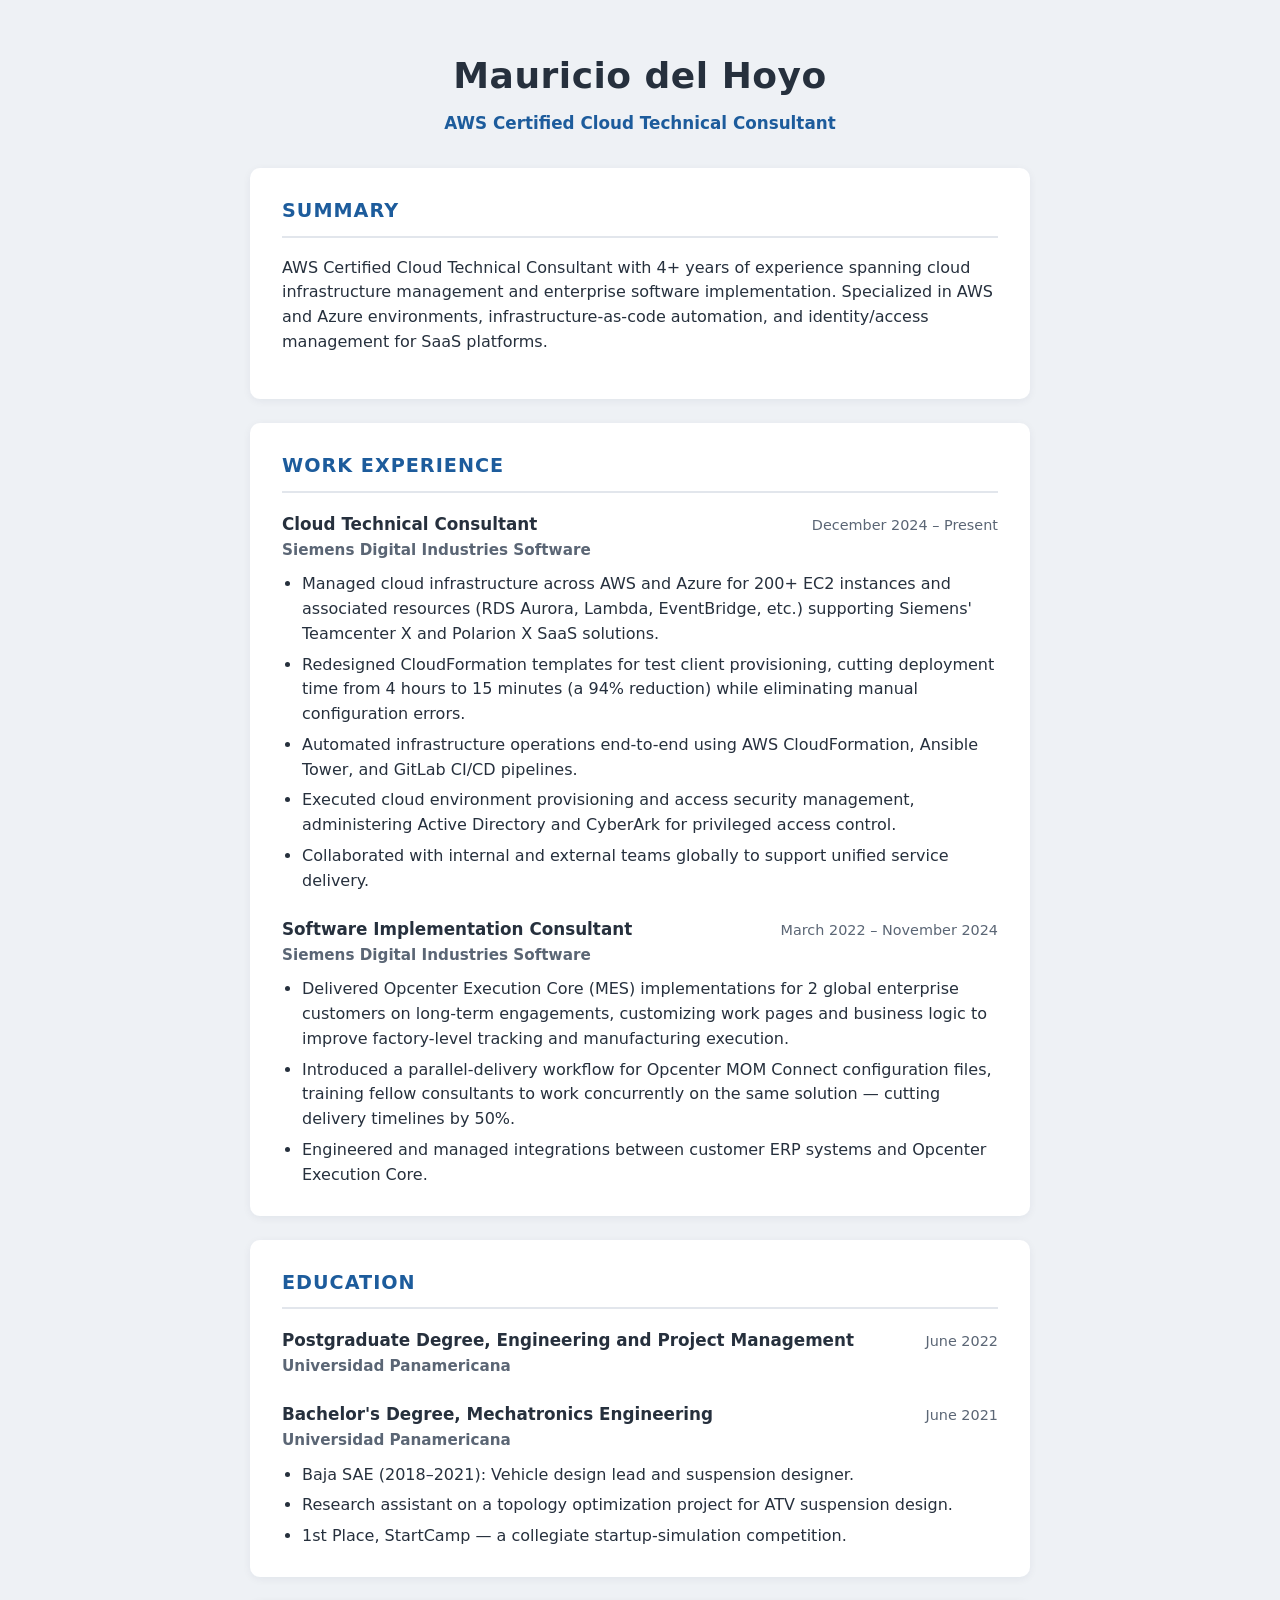
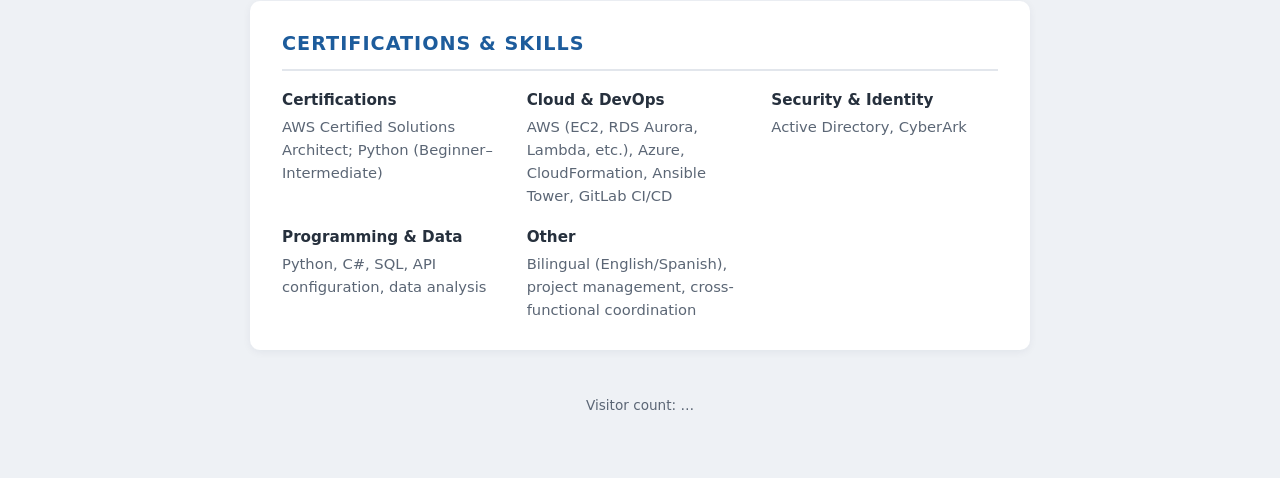
==== src/frontend/index.html @ 154397c2 "Add files via upload" ====
<!DOCTYPE html>
<html lang="en">
<head>
  <meta charset="UTF-8" />
  <meta name="viewport" content="width=device-width, initial-scale=1.0" />
  <title>Resume - Mauricio del Hoyo</title>
  <link rel="stylesheet" type="text/css" href="main.css"/>
</head>
<body>
  <div class="page">

    <header class="header">
      <h1>Mauricio del Hoyo</h1>
      <p class="title">AWS Certified Cloud Technical Consultant</p>
    </header>

    <main>
      <section class="section">
        <h2>Summary</h2>
        <p>AWS Certified Cloud Technical Consultant with 4+ years of experience spanning cloud infrastructure management and enterprise software implementation. Specialized in AWS and Azure environments, infrastructure-as-code automation, and identity/access management for SaaS platforms.</p>
      </section>

      <section class="section">
        <h2>Work Experience</h2>

        <article class="entry">
          <div class="entry-header">
            <div>
              <h3>Cloud Technical Consultant</h3>
              <p class="entry-org">Siemens Digital Industries Software</p>
            </div>
            <p class="entry-date">December 2024 &ndash; Present</p>
          </div>
          <ul>
            <li>Managed cloud infrastructure across AWS and Azure for 200+ EC2 instances and associated resources (RDS Aurora, Lambda, EventBridge, etc.) supporting Siemens' Teamcenter X and Polarion X SaaS solutions.</li>
            <li>Redesigned CloudFormation templates for test client provisioning, cutting deployment time from 4 hours to 15 minutes (a 94% reduction) while eliminating manual configuration errors.</li>
            <li>Automated infrastructure operations end-to-end using AWS CloudFormation, Ansible Tower, and GitLab CI/CD pipelines.</li>
            <li>Executed cloud environment provisioning and access security management, administering Active Directory and CyberArk for privileged access control.</li>
            <li>Collaborated with internal and external teams globally to support unified service delivery.</li>
          </ul>
        </article>

        <article class="entry">
          <div class="entry-header">
            <div>
              <h3>Software Implementation Consultant</h3>
              <p class="entry-org">Siemens Digital Industries Software</p>
            </div>
            <p class="entry-date">March 2022 &ndash; November 2024</p>
          </div>
          <ul>
            <li>Delivered Opcenter Execution Core (MES) implementations for 2 global enterprise customers on long-term engagements, customizing work pages and business logic to improve factory-level tracking and manufacturing execution.</li>
            <li>Introduced a parallel-delivery workflow for Opcenter MOM Connect configuration files, training fellow consultants to work concurrently on the same solution &mdash; cutting delivery timelines by 50%.</li>
            <li>Engineered and managed integrations between customer ERP systems and Opcenter Execution Core.</li>
          </ul>
        </article>
      </section>

      <section class="section">
        <h2>Education</h2>

        <article class="entry">
          <div class="entry-header">
            <div>
              <h3>Postgraduate Degree, Engineering and Project Management</h3>
              <p class="entry-org">Universidad Panamericana</p>
            </div>
            <p class="entry-date">June 2022</p>
          </div>
        </article>

        <article class="entry">
          <div class="entry-header">
            <div>
              <h3>Bachelor's Degree, Mechatronics Engineering</h3>
              <p class="entry-org">Universidad Panamericana</p>
            </div>
            <p class="entry-date">June 2021</p>
          </div>
          <ul>
            <li>Baja SAE (2018&ndash;2021): Vehicle design lead and suspension designer.</li>
            <li>Research assistant on a topology optimization project for ATV suspension design.</li>
            <li>1st Place, StartCamp &mdash; a collegiate startup-simulation competition.</li>
          </ul>
        </article>
      </section>

      <section class="section">
        <h2>Certifications &amp; Skills</h2>

        <div class="skills-grid">
          <div class="skill-group">
            <h3>Certifications</h3>
            <p>AWS Certified Solutions Architect; Python (Beginner&ndash;Intermediate)</p>
          </div>
          <div class="skill-group">
            <h3>Cloud &amp; DevOps</h3>
            <p>AWS (EC2, RDS Aurora, Lambda, etc.), Azure, CloudFormation, Ansible Tower, GitLab CI/CD</p>
          </div>
          <div class="skill-group">
            <h3>Security &amp; Identity</h3>
            <p>Active Directory, CyberArk</p>
          </div>
          <div class="skill-group">
            <h3>Programming &amp; Data</h3>
            <p>Python, C#, SQL, API configuration, data analysis</p>
          </div>
          <div class="skill-group">
            <h3>Other</h3>
            <p>Bilingual (English/Spanish), project management, cross-functional coordination</p>
          </div>
        </div>
      </section>
    </main>

    <footer class="footer">
      <p id="visitor-count">Visitor count: &hellip;</p>
    </footer>

  </div>

  <script src="fetchAPI.js"></script>
</body>
</html>
---- src/frontend/main.css ----
:root {
  --color-bg: #eef1f5;
  --color-surface: #ffffff;
  --color-text: #26303d;
  --color-text-muted: #5b6675;
  --color-accent: #1d5c9c;
  --color-border: #e2e6ec;
  --radius: 10px;
  --shadow: 0 2px 8px rgba(15, 30, 60, 0.06);
  --font-body: "Segoe UI", system-ui, -apple-system, Helvetica, Arial, sans-serif;
}

* {
  box-sizing: border-box;
}

body {
  font-family: var(--font-body);
  color: var(--color-text);
  background: var(--color-bg);
  margin: 0;
  padding: 48px 20px;
  line-height: 1.55;
}

.page {
  max-width: 780px;
  margin: 0 auto;
}

.header {
  text-align: center;
  margin-bottom: 32px;
}

.header h1 {
  margin: 0 0 6px;
  font-size: 2.25rem;
  letter-spacing: 0.5px;
  color: var(--color-text);
}

.header .title {
  margin: 0;
  color: var(--color-accent);
  font-weight: 600;
  font-size: 1.05rem;
}

.section {
  background: var(--color-surface);
  border-radius: var(--radius);
  box-shadow: var(--shadow);
  padding: 28px 32px;
  margin-bottom: 24px;
}

.section h2 {
  margin: 0 0 18px;
  font-size: 1.2rem;
  text-transform: uppercase;
  letter-spacing: 1px;
  color: var(--color-accent);
  border-bottom: 2px solid var(--color-border);
  padding-bottom: 10px;
}

.entry {
  margin-bottom: 22px;
}

.entry:last-child {
  margin-bottom: 0;
}

.entry-header {
  display: flex;
  justify-content: space-between;
  align-items: baseline;
  gap: 16px;
  flex-wrap: wrap;
}

.entry-header h3 {
  margin: 0;
  font-size: 1.05rem;
  color: var(--color-text);
}

.entry-org {
  margin: 2px 0 0;
  font-weight: 600;
  color: var(--color-text-muted);
  font-size: 0.95rem;
}

.entry-date {
  margin: 0;
  color: var(--color-text-muted);
  font-size: 0.9rem;
  white-space: nowrap;
}

.entry ul {
  list-style: disc;
  padding-left: 20px;
  margin: 10px 0 0;
}

.entry li {
  margin-bottom: 6px;
  color: var(--color-text);
}

.entry li:last-child {
  margin-bottom: 0;
}

.skills-grid {
  display: grid;
  grid-template-columns: repeat(auto-fit, minmax(220px, 1fr));
  gap: 18px;
}

.skill-group h3 {
  margin: 0 0 4px;
  font-size: 0.95rem;
  color: var(--color-text);
}

.skill-group p {
  margin: 0;
  color: var(--color-text-muted);
  font-size: 0.92rem;
}

.footer {
  text-align: center;
  color: var(--color-text-muted);
  font-size: 0.85rem;
  padding-top: 8px;
}

@media (max-width: 560px) {
  body {
    padding: 28px 14px;
  }

  .section {
    padding: 20px 20px;
  }

  .entry-header {
    flex-direction: column;
    align-items: flex-start;
    gap: 2px;
  }
}
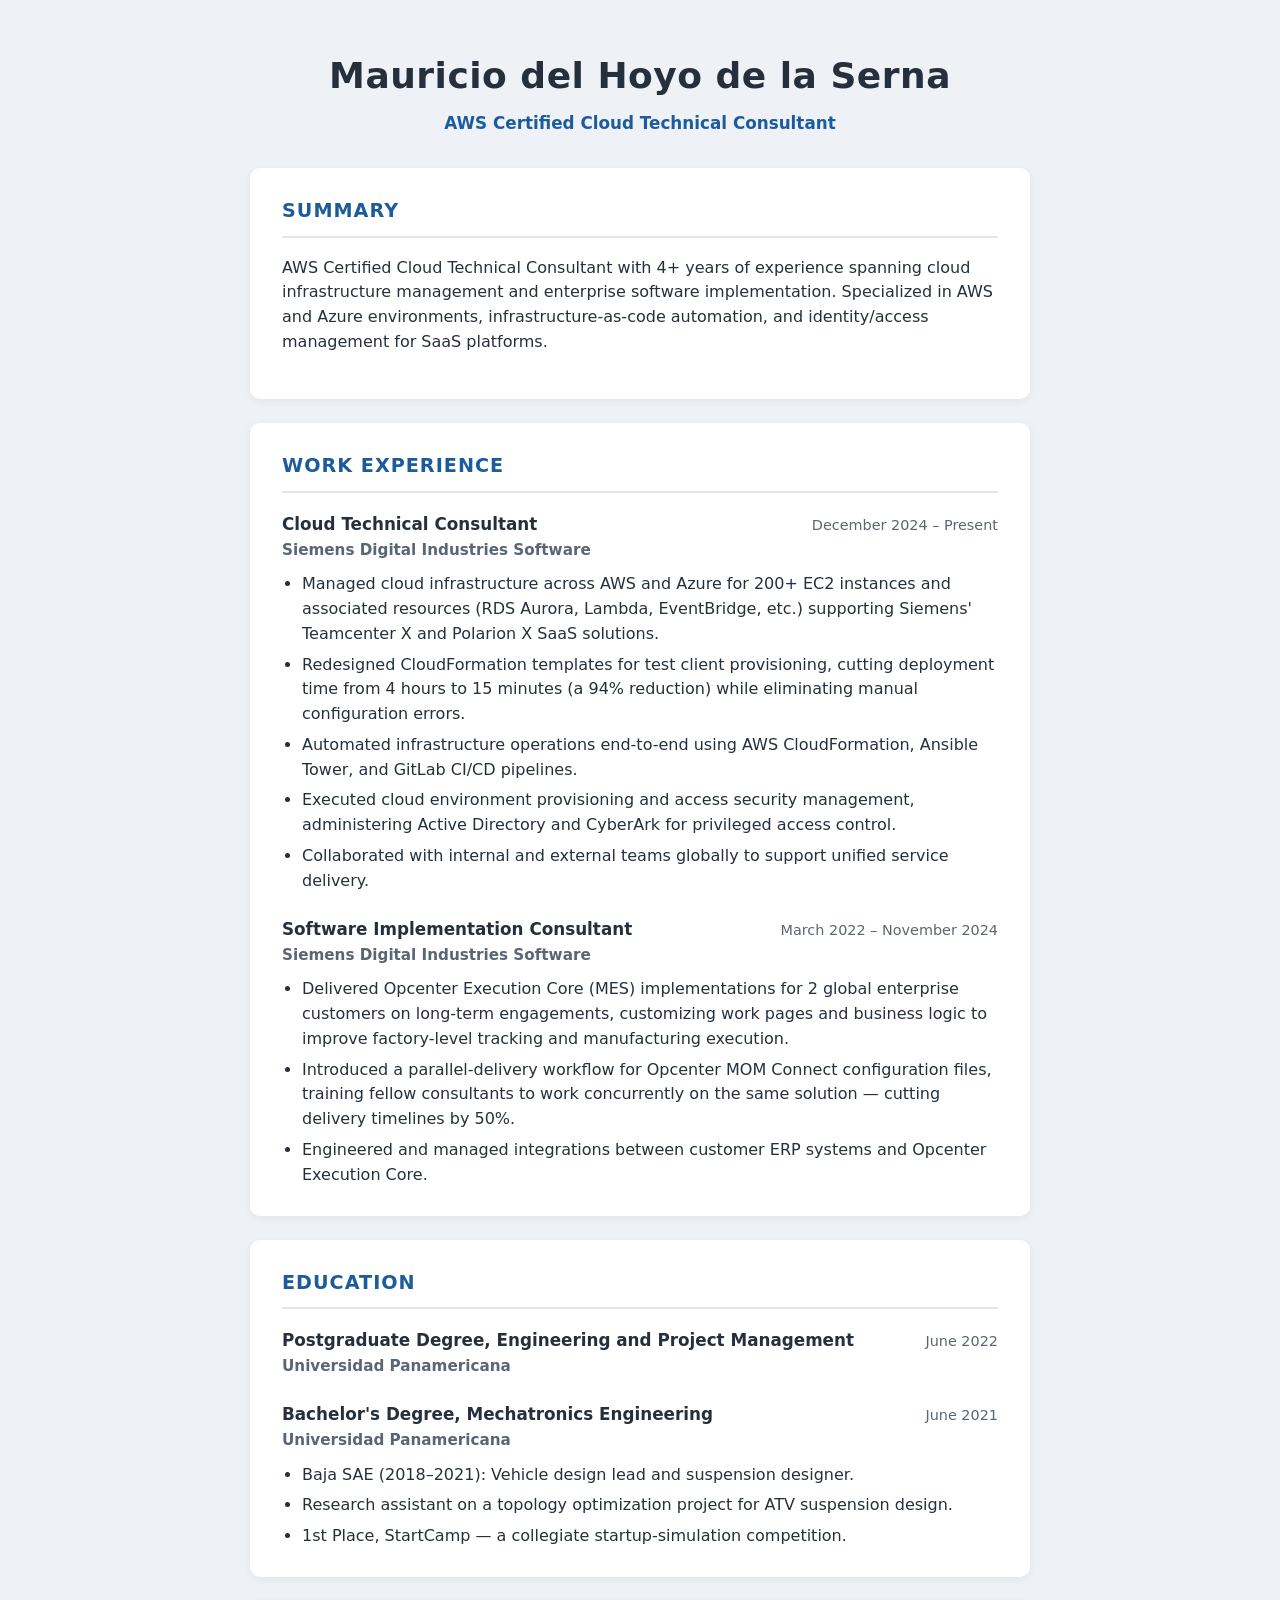
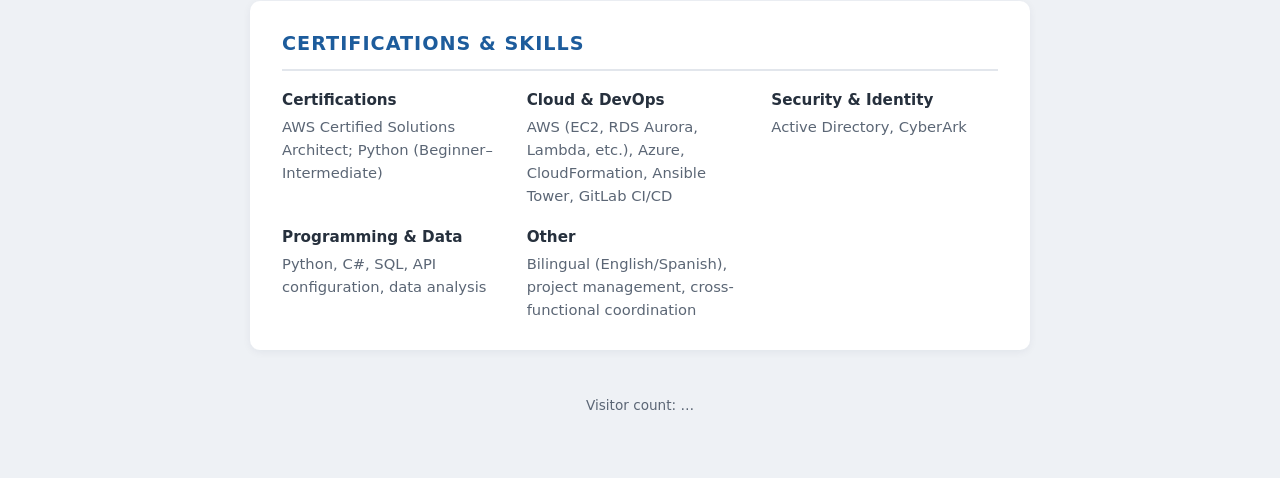
==== commit b845f8e2: "Update index.html Added my second last name "de la Serna"" ====
--- a/src/frontend/index.html
+++ b/src/frontend/index.html
@@ -10,7 +10,7 @@
   <div class="page">
 
     <header class="header">
-      <h1>Mauricio del Hoyo</h1>
+      <h1>Mauricio del Hoyo de la Serna</h1>
       <p class="title">AWS Certified Cloud Technical Consultant</p>
     </header>
 
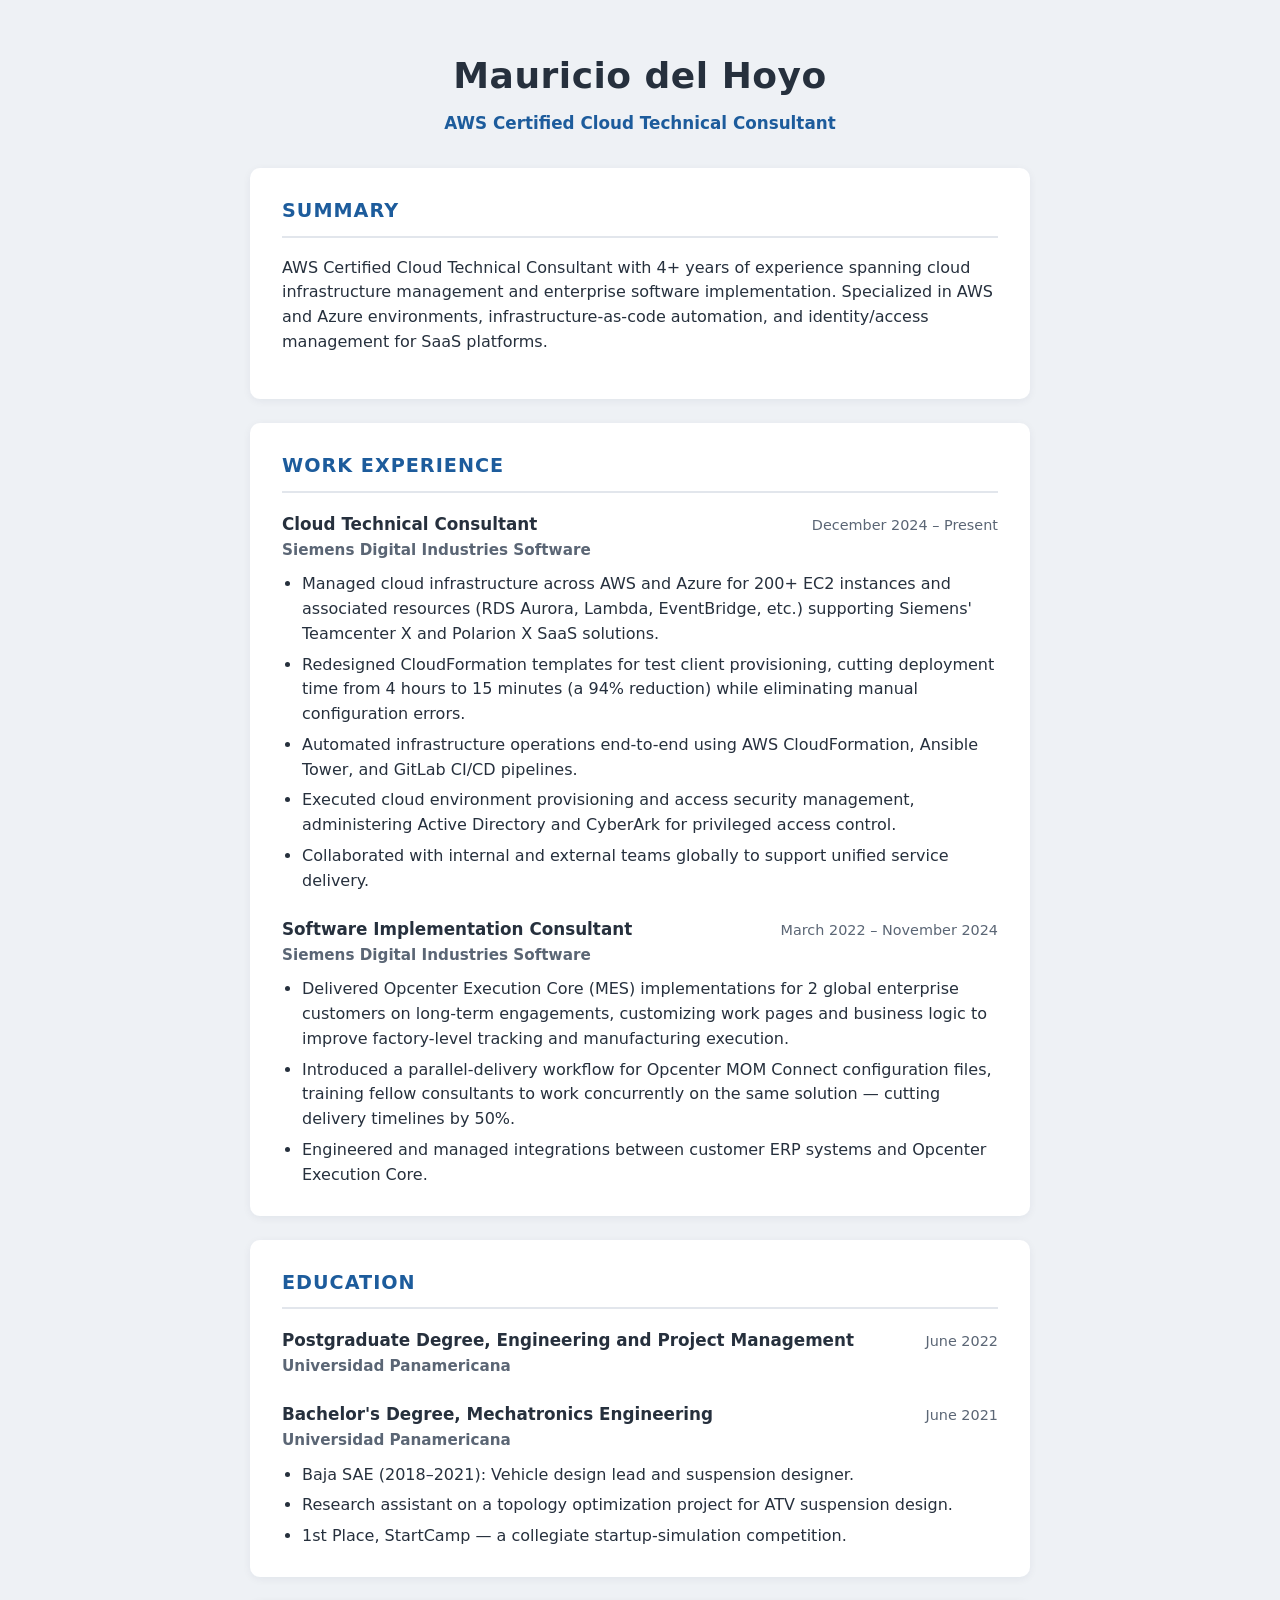
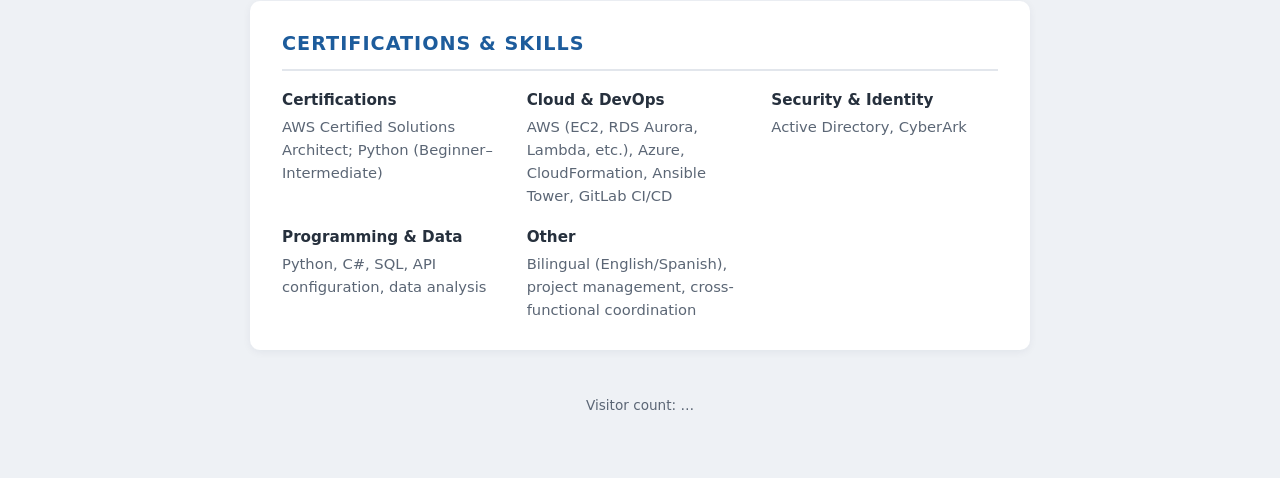
==== commit 3e68c1ba: "Update index.html Removed my last name "de la Serna"" ====
--- a/src/frontend/index.html
+++ b/src/frontend/index.html
@@ -10,7 +10,7 @@
   <div class="page">
 
     <header class="header">
-      <h1>Mauricio del Hoyo de la Serna</h1>
+      <h1>Mauricio del Hoyo</h1>
       <p class="title">AWS Certified Cloud Technical Consultant</p>
     </header>
 
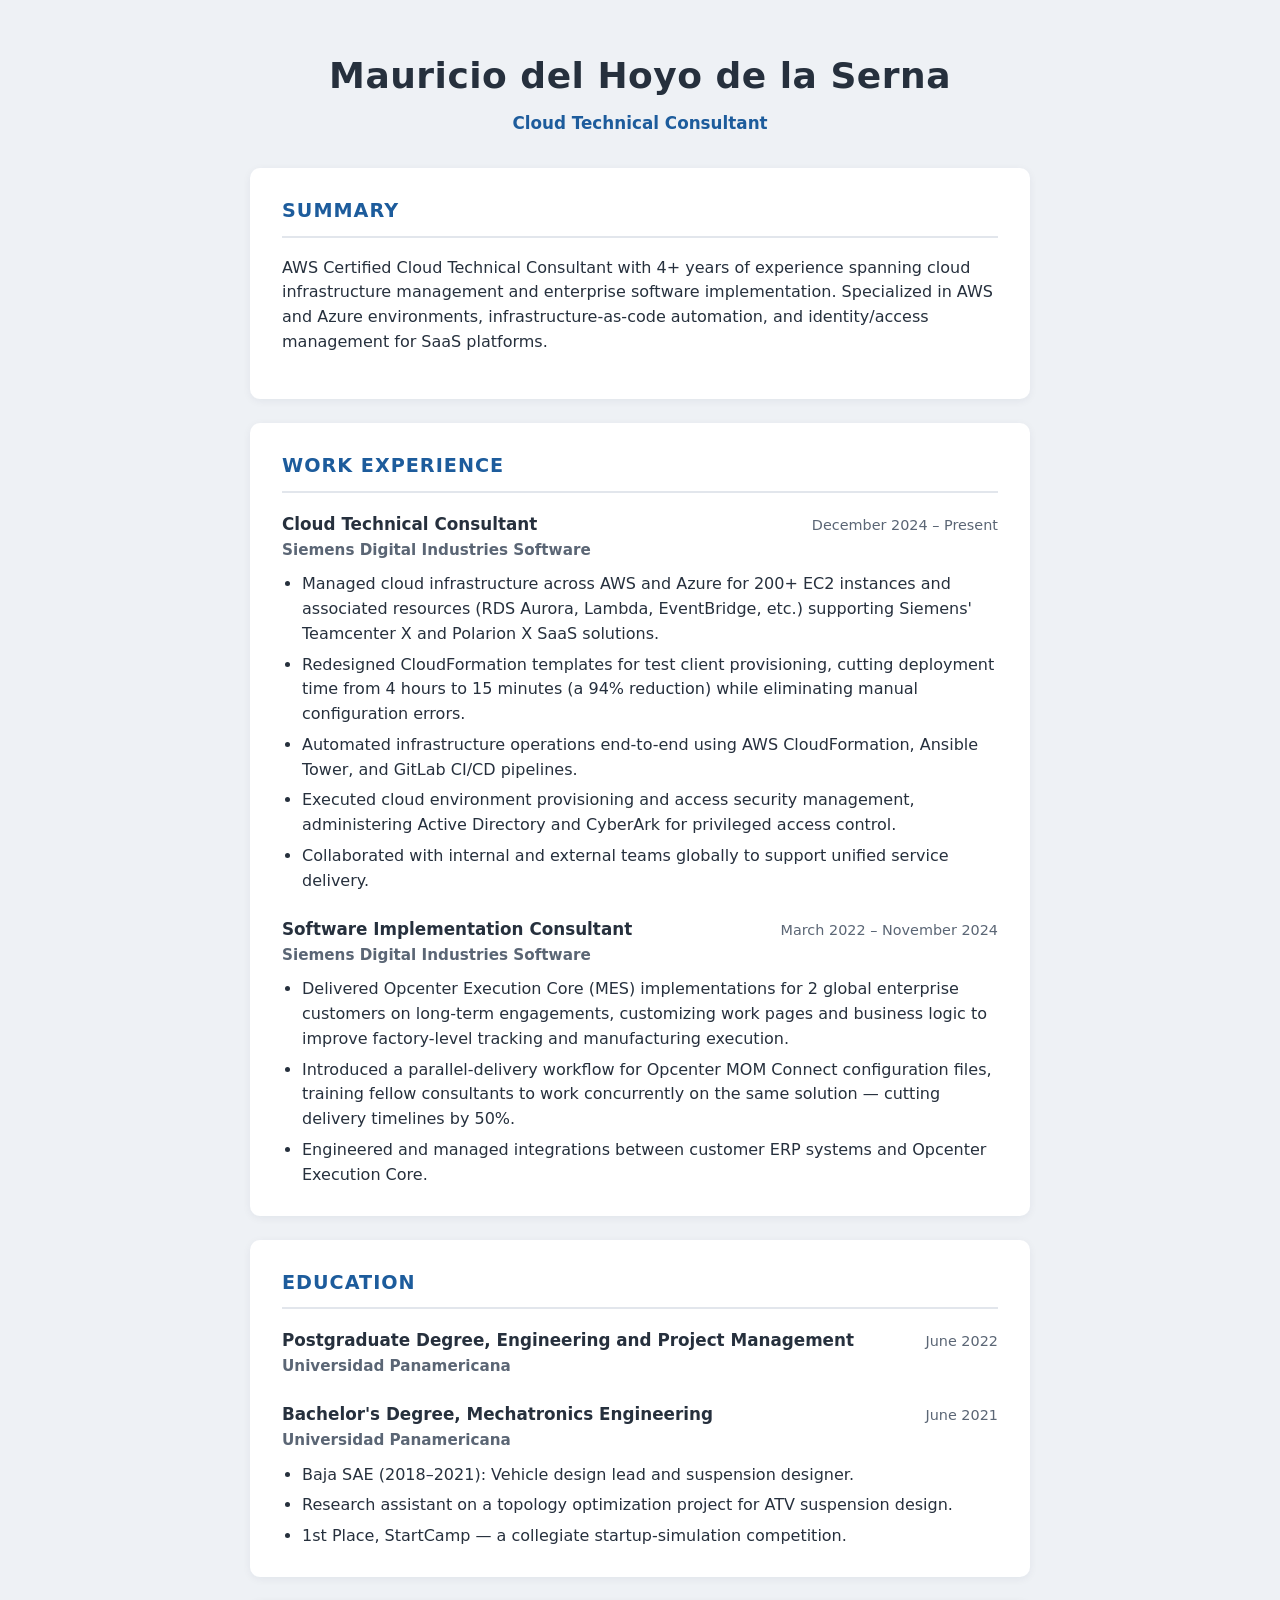
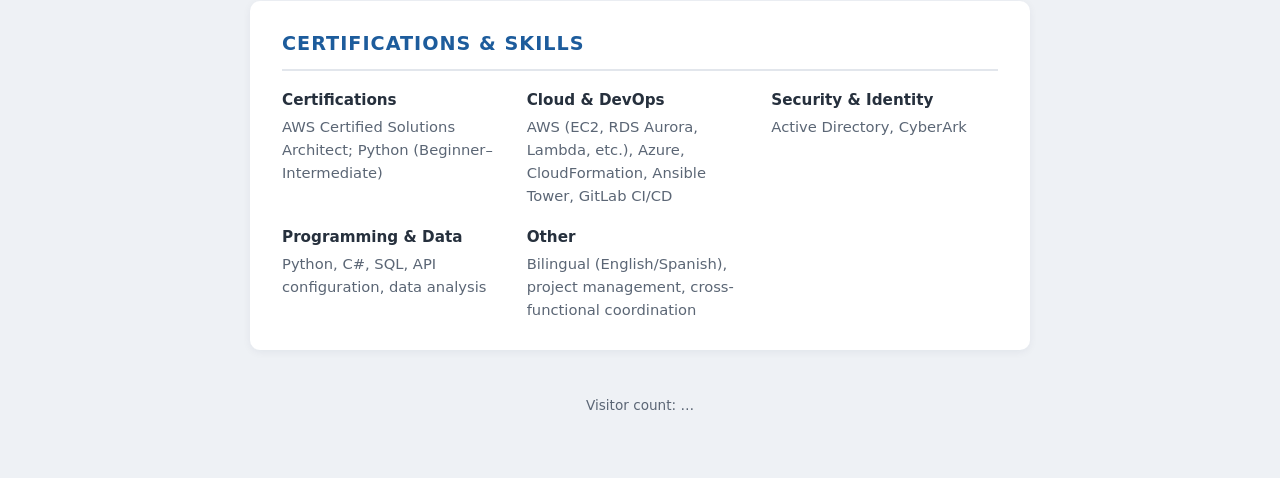
==== commit fa2c6308: "Update index.html Adding second last name to the title" ====
--- a/src/frontend/index.html
+++ b/src/frontend/index.html
@@ -10,8 +10,8 @@
   <div class="page">
 
     <header class="header">
-      <h1>Mauricio del Hoyo</h1>
-      <p class="title">AWS Certified Cloud Technical Consultant</p>
+      <h1>Mauricio del Hoyo de la Serna</h1>
+      <p class="title">Cloud Technical Consultant</p>
     </header>
 
     <main>
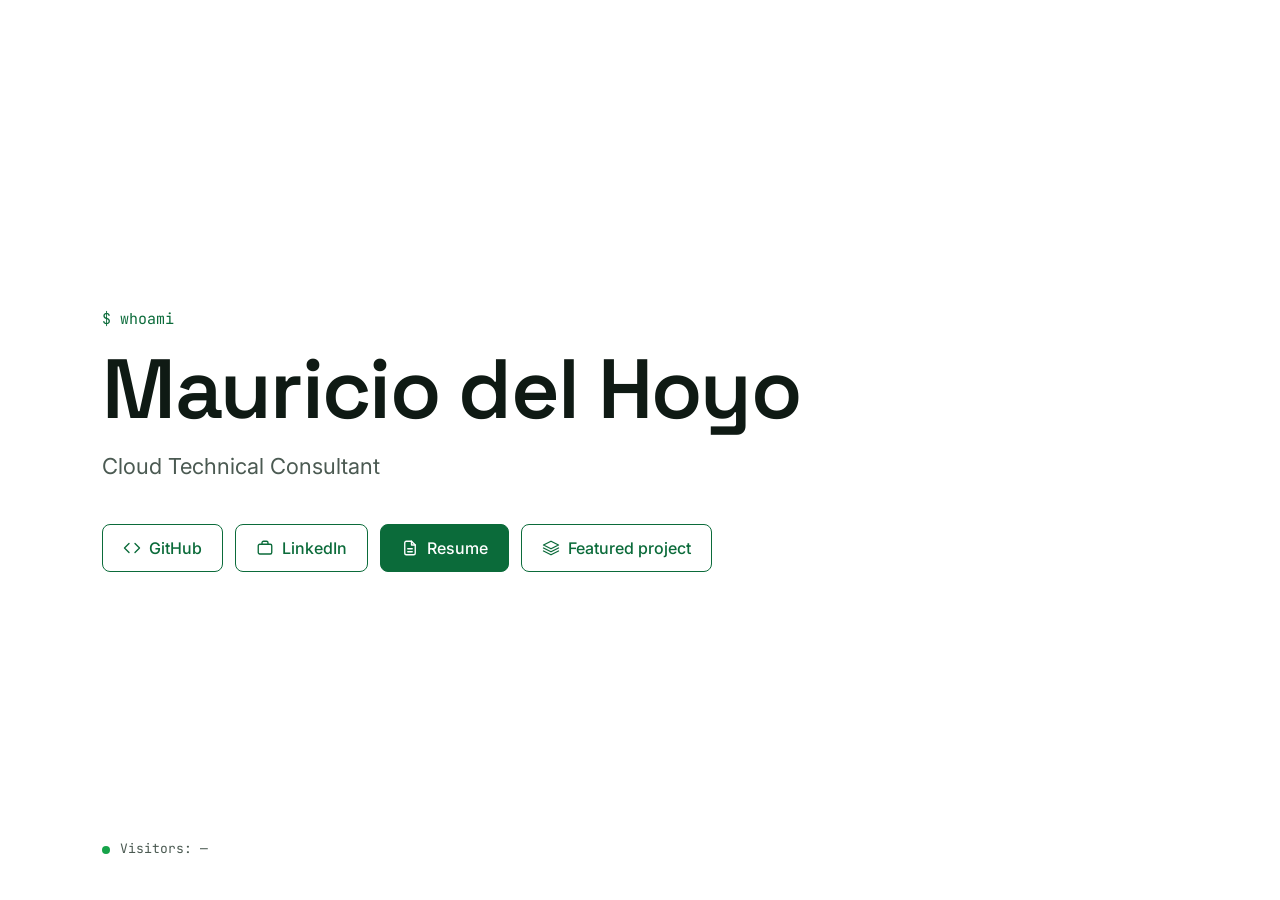
==== commit 740e494d: "Add files via upload. Full frontend redesign." ====
--- a/src/frontend/index.html
+++ b/src/frontend/index.html
@@ -1,123 +1,50 @@
 <!DOCTYPE html>
 <html lang="en">
 <head>
-  <meta charset="UTF-8" />
-  <meta name="viewport" content="width=device-width, initial-scale=1.0" />
-  <title>Resume - Mauricio del Hoyo</title>
-  <link rel="stylesheet" type="text/css" href="main.css"/>
+  <meta charset="UTF-8">
+  <meta name="viewport" content="width=device-width, initial-scale=1.0">
+  <title>Mauricio del Hoyo · Cloud Technical Consultant</title>
+  <meta name="description" content="Mauricio del Hoyo, Cloud Technical Consultant. Resume, GitHub, LinkedIn and the serverless AWS project behind this site.">
+  <link rel="icon" href="/favicon.ico" sizes="32x32">
+  <link rel="icon" href="/favicon.svg" type="image/svg+xml">
+  <link rel="apple-touch-icon" href="/apple-touch-icon.png">
+  <link rel="preconnect" href="https://fonts.googleapis.com">
+  <link rel="preconnect" href="https://fonts.gstatic.com" crossorigin>
+  <link rel="stylesheet" href="https://fonts.googleapis.com/css2?family=Inter:wght@400;500&family=JetBrains+Mono:wght@400;500&family=Space+Grotesk:wght@600&display=swap">
+  <link rel="stylesheet" href="main.css">
 </head>
 <body>
-  <div class="page">
+  <main class="landing">
+    <section class="hero">
+      <p class="prompt">$ whoami</p>
+      <h1>Mauricio del Hoyo</h1>
+      <p class="hero__role">Cloud Technical Consultant</p>
 
-    <header class="header">
-      <h1>Mauricio del Hoyo de la Serna</h1>
-      <p class="title">Cloud Technical Consultant</p>
-    </header>
+      <nav class="links" aria-label="Links">
+        <a class="btn" href="https://github.com/mauricio-delhoyo" rel="noopener">
+          <svg class="ico" viewBox="0 0 24 24" aria-hidden="true"><polyline points="16 18 22 12 16 6"/><polyline points="8 6 2 12 8 18"/></svg>
+          GitHub
+        </a>
+        <a class="btn" href="https://www.linkedin.com/in/mauricio-d-674073208/" rel="noopener">
+          <svg class="ico" viewBox="0 0 24 24" aria-hidden="true"><rect x="3" y="7" width="18" height="13" rx="2"/><path d="M8 7V5a2 2 0 0 1 2-2h4a2 2 0 0 1 2 2v2"/></svg>
+          LinkedIn
+        </a>
+        <a class="btn btn--primary" href="resume.html">
+          <svg class="ico" viewBox="0 0 24 24" aria-hidden="true"><path d="M14 3H7a2 2 0 0 0-2 2v14a2 2 0 0 0 2 2h10a2 2 0 0 0 2-2V8z"/><path d="M14 3v5h5"/><path d="M9 13h6M9 17h6"/></svg>
+          Resume
+        </a>
+        <a class="btn" href="project.html">
+          <svg class="ico" viewBox="0 0 24 24" aria-hidden="true"><path d="M12 3 2 8l10 5 10-5z"/><path d="m2 16 10 5 10-5"/><path d="m2 12 10 5 10-5"/></svg>
+          Featured project
+        </a>
+      </nav>
+    </section>
 
-    <main>
-      <section class="section">
-        <h2>Summary</h2>
-        <p>AWS Certified Cloud Technical Consultant with 4+ years of experience spanning cloud infrastructure management and enterprise software implementation. Specialized in AWS and Azure environments, infrastructure-as-code automation, and identity/access management for SaaS platforms.</p>
-      </section>
-
-      <section class="section">
-        <h2>Work Experience</h2>
-
-        <article class="entry">
-          <div class="entry-header">
-            <div>
-              <h3>Cloud Technical Consultant</h3>
-              <p class="entry-org">Siemens Digital Industries Software</p>
-            </div>
-            <p class="entry-date">December 2024 &ndash; Present</p>
-          </div>
-          <ul>
-            <li>Managed cloud infrastructure across AWS and Azure for 200+ EC2 instances and associated resources (RDS Aurora, Lambda, EventBridge, etc.) supporting Siemens' Teamcenter X and Polarion X SaaS solutions.</li>
-            <li>Redesigned CloudFormation templates for test client provisioning, cutting deployment time from 4 hours to 15 minutes (a 94% reduction) while eliminating manual configuration errors.</li>
-            <li>Automated infrastructure operations end-to-end using AWS CloudFormation, Ansible Tower, and GitLab CI/CD pipelines.</li>
-            <li>Executed cloud environment provisioning and access security management, administering Active Directory and CyberArk for privileged access control.</li>
-            <li>Collaborated with internal and external teams globally to support unified service delivery.</li>
-          </ul>
-        </article>
-
-        <article class="entry">
-          <div class="entry-header">
-            <div>
-              <h3>Software Implementation Consultant</h3>
-              <p class="entry-org">Siemens Digital Industries Software</p>
-            </div>
-            <p class="entry-date">March 2022 &ndash; November 2024</p>
-          </div>
-          <ul>
-            <li>Delivered Opcenter Execution Core (MES) implementations for 2 global enterprise customers on long-term engagements, customizing work pages and business logic to improve factory-level tracking and manufacturing execution.</li>
-            <li>Introduced a parallel-delivery workflow for Opcenter MOM Connect configuration files, training fellow consultants to work concurrently on the same solution &mdash; cutting delivery timelines by 50%.</li>
-            <li>Engineered and managed integrations between customer ERP systems and Opcenter Execution Core.</li>
-          </ul>
-        </article>
-      </section>
-
-      <section class="section">
-        <h2>Education</h2>
-
-        <article class="entry">
-          <div class="entry-header">
-            <div>
-              <h3>Postgraduate Degree, Engineering and Project Management</h3>
-              <p class="entry-org">Universidad Panamericana</p>
-            </div>
-            <p class="entry-date">June 2022</p>
-          </div>
-        </article>
-
-        <article class="entry">
-          <div class="entry-header">
-            <div>
-              <h3>Bachelor's Degree, Mechatronics Engineering</h3>
-              <p class="entry-org">Universidad Panamericana</p>
-            </div>
-            <p class="entry-date">June 2021</p>
-          </div>
-          <ul>
-            <li>Baja SAE (2018&ndash;2021): Vehicle design lead and suspension designer.</li>
-            <li>Research assistant on a topology optimization project for ATV suspension design.</li>
-            <li>1st Place, StartCamp &mdash; a collegiate startup-simulation competition.</li>
-          </ul>
-        </article>
-      </section>
-
-      <section class="section">
-        <h2>Certifications &amp; Skills</h2>
-
-        <div class="skills-grid">
-          <div class="skill-group">
-            <h3>Certifications</h3>
-            <p>AWS Certified Solutions Architect; Python (Beginner&ndash;Intermediate)</p>
-          </div>
-          <div class="skill-group">
-            <h3>Cloud &amp; DevOps</h3>
-            <p>AWS (EC2, RDS Aurora, Lambda, etc.), Azure, CloudFormation, Ansible Tower, GitLab CI/CD</p>
-          </div>
-          <div class="skill-group">
-            <h3>Security &amp; Identity</h3>
-            <p>Active Directory, CyberArk</p>
-          </div>
-          <div class="skill-group">
-            <h3>Programming &amp; Data</h3>
-            <p>Python, C#, SQL, API configuration, data analysis</p>
-          </div>
-          <div class="skill-group">
-            <h3>Other</h3>
-            <p>Bilingual (English/Spanish), project management, cross-functional coordination</p>
-          </div>
-        </div>
-      </section>
-    </main>
-
-    <footer class="footer">
-      <p id="visitor-count">Visitor count: &hellip;</p>
+    <footer class="counter">
+      <span class="counter__dot" aria-hidden="true"></span>
+      <span>Visitors: <span id="visitor-count">…</span></span>
     </footer>
-
-  </div>
+  </main>
 
   <script src="fetchAPI.js"></script>
 </body>
--- a/src/frontend/main.css
+++ b/src/frontend/main.css
@@ -1,158 +1,515 @@
+/* ==========================================================================
+   delhoyo.dev: shared styles for index.html, resume.html and project.html
+   ========================================================================== */
+
 :root {
-  --color-bg: #eef1f5;
-  --color-surface: #ffffff;
-  --color-text: #26303d;
-  --color-text-muted: #5b6675;
-  --color-accent: #1d5c9c;
-  --color-border: #e2e6ec;
-  --radius: 10px;
-  --shadow: 0 2px 8px rgba(15, 30, 60, 0.06);
-  --font-body: "Segoe UI", system-ui, -apple-system, Helvetica, Arial, sans-serif;
-}
-
-* {
+  --accent: #0b6b3a;
+  --accent-hover: #084d2a;
+  --accent-tint: #edf5f0;
+  --selection: #bfe5cd;
+  --ink: #0f1a14;
+  --body: #26332c;
+  --muted: #4b5a52;
+  --line: #e3e9e5;
+  --chip-border: #d5ddd8;
+  --chip-bg: #f6f8f7;
+  --live: #16a34a;
+
+  --font-sans: "Inter", system-ui, -apple-system, "Segoe UI", Helvetica, Arial, sans-serif;
+  --font-display: "Space Grotesk", var(--font-sans);
+  --font-mono: "JetBrains Mono", ui-monospace, SFMono-Regular, Menlo, Consolas, monospace;
+
+  --gutter: clamp(24px, 8vw, 128px);
+}
+
+*,
+*::before,
+*::after {
   box-sizing: border-box;
 }
 
+html {
+  -webkit-text-size-adjust: 100%;
+}
+
 body {
-  font-family: var(--font-body);
-  color: var(--color-text);
-  background: var(--color-bg);
-  margin: 0;
-  padding: 48px 20px;
-  line-height: 1.55;
-}
+  margin: 0;
+  background: #fff;
+  color: var(--ink);
+  font-family: var(--font-sans);
+  font-size: 16px;
+  line-height: 1.6;
+}
+
+::selection {
+  background: var(--selection);
+  color: var(--ink);
+}
+
+a {
+  color: var(--accent);
+}
+
+a:hover {
+  color: var(--accent-hover);
+}
+
+:focus-visible {
+  outline: 2px solid var(--accent);
+  outline-offset: 3px;
+}
+
+/* ---------- Shared pieces ---------- */
+
+.ico {
+  flex: none;
+  width: 18px;
+  height: 18px;
+  fill: none;
+  stroke: currentColor;
+  stroke-width: 1.8;
+  stroke-linecap: round;
+  stroke-linejoin: round;
+}
+
+.prompt {
+  margin: 0;
+  font-family: var(--font-mono);
+  font-size: 15px;
+  color: var(--accent);
+}
+
+.btn {
+  display: inline-flex;
+  align-items: center;
+  gap: 8px;
+  min-height: 48px;
+  padding: 10px 20px;
+  border: 1.5px solid var(--accent);
+  border-radius: 8px;
+  background: transparent;
+  color: var(--accent);
+  font: 500 16px/1.25 var(--font-sans);
+  text-decoration: none;
+  cursor: pointer;
+  transition: background-color 0.15s ease, color 0.15s ease, border-color 0.15s ease;
+}
+
+.btn:hover {
+  background: var(--accent);
+  color: #fff;
+}
+
+.btn--primary {
+  background: var(--accent);
+  color: #fff;
+}
+
+.btn--primary:hover {
+  background: var(--ink);
+  border-color: var(--ink);
+  color: #fff;
+}
+
+.btn--small {
+  min-height: 44px;
+  padding: 8px 16px;
+  font-size: 15px;
+}
+
+.btn--small .ico {
+  width: 16px;
+  height: 16px;
+}
+
+/* ---------- Landing page (index.html) ---------- */
+
+.landing {
+  min-height: 100vh;
+  min-height: 100svh;
+  display: flex;
+  flex-direction: column;
+  padding: 40px var(--gutter);
+}
+
+.hero {
+  flex: 1;
+  display: flex;
+  flex-direction: column;
+  justify-content: center;
+  gap: 16px;
+  max-width: 760px;
+  padding: 64px 0;
+}
+
+.hero h1 {
+  margin: 0;
+  font-family: var(--font-display);
+  font-weight: 600;
+  font-size: clamp(44px, 7vw, 84px);
+  line-height: 1.02;
+  letter-spacing: -0.02em;
+}
+
+.hero__role {
+  margin: 0;
+  font-size: clamp(18px, 2vw, 22px);
+  color: var(--muted);
+}
+
+.links {
+  display: flex;
+  flex-wrap: wrap;
+  gap: 12px;
+  margin-top: 24px;
+}
+
+.counter {
+  display: flex;
+  align-items: center;
+  gap: 10px;
+  font-family: var(--font-mono);
+  font-size: 13px;
+  color: var(--muted);
+}
+
+.counter__dot {
+  width: 8px;
+  height: 8px;
+  border-radius: 50%;
+  background: var(--live);
+}
+
+/* ---------- Inner pages (resume.html, project.html) ---------- */
 
 .page {
-  max-width: 780px;
-  margin: 0 auto;
-}
-
-.header {
-  text-align: center;
+  padding: 40px var(--gutter) 96px;
+}
+
+.page__inner {
+  max-width: 820px;
+}
+
+.page__inner--wide {
+  max-width: 920px;
+}
+
+.topbar {
+  display: flex;
+  flex-wrap: wrap;
+  justify-content: space-between;
+  align-items: center;
+  gap: 12px;
+}
+
+.back {
+  display: inline-flex;
+  align-items: center;
+  gap: 6px;
+  min-height: 44px;
+  font-family: var(--font-mono);
+  font-size: 14px;
+  text-decoration: none;
+}
+
+.back .ico {
+  width: 16px;
+  height: 16px;
+}
+
+.page-header {
+  display: flex;
+  flex-direction: column;
+  gap: 12px;
+  max-width: 760px;
+  margin: 56px 0 48px;
+}
+
+.page-header h1 {
+  margin: 0;
+  font-family: var(--font-display);
+  font-weight: 600;
+  font-size: clamp(36px, 5vw, 56px);
+  line-height: 1.05;
+  letter-spacing: -0.02em;
+}
+
+.page-header__sub {
+  margin: 0;
+  font-size: 19px;
+  color: var(--muted);
+}
+
+.section {
+  margin-bottom: 48px;
+}
+
+.section--narrow {
+  max-width: 760px;
+}
+
+.section-title {
+  margin: 0 0 24px;
+  padding-bottom: 8px;
+  border-bottom: 1px solid var(--line);
+  font-family: var(--font-mono);
+  font-weight: 500;
+  font-size: 14px;
+  letter-spacing: 0.08em;
+  text-transform: uppercase;
+  color: var(--accent);
+}
+
+.text {
+  margin: 0;
+  color: var(--body);
+}
+
+.list {
+  margin: 12px 0 0;
+  padding-left: 20px;
+  color: var(--body);
+}
+
+.list li {
+  margin: 6px 0;
+}
+
+.list li::marker {
+  color: var(--accent);
+}
+
+.list strong {
+  font-weight: 500;
+  color: var(--ink);
+}
+
+/* Resume entries */
+
+.entry {
   margin-bottom: 32px;
-}
-
-.header h1 {
-  margin: 0 0 6px;
-  font-size: 2.25rem;
-  letter-spacing: 0.5px;
-  color: var(--color-text);
-}
-
-.header .title {
-  margin: 0;
-  color: var(--color-accent);
-  font-weight: 600;
-  font-size: 1.05rem;
-}
-
-.section {
-  background: var(--color-surface);
-  border-radius: var(--radius);
-  box-shadow: var(--shadow);
-  padding: 28px 32px;
-  margin-bottom: 24px;
-}
-
-.section h2 {
-  margin: 0 0 18px;
-  font-size: 1.2rem;
-  text-transform: uppercase;
-  letter-spacing: 1px;
-  color: var(--color-accent);
-  border-bottom: 2px solid var(--color-border);
-  padding-bottom: 10px;
-}
-
-.entry {
-  margin-bottom: 22px;
 }
 
 .entry:last-child {
   margin-bottom: 0;
 }
 
-.entry-header {
-  display: flex;
+.entry__head {
+  display: flex;
+  flex-wrap: wrap;
   justify-content: space-between;
   align-items: baseline;
-  gap: 16px;
+  gap: 4px 24px;
+}
+
+.entry h3 {
+  margin: 0;
+  font-family: var(--font-display);
+  font-weight: 600;
+  font-size: 20px;
+  line-height: 1.3;
+}
+
+.entry--compact h3 {
+  font-size: 18px;
+}
+
+.entry__date {
+  font-family: var(--font-mono);
+  font-size: 13px;
+  color: var(--muted);
+  white-space: nowrap;
+}
+
+.entry__org {
+  margin: 2px 0 0;
+  color: var(--muted);
+}
+
+.skills {
+  display: grid;
+  grid-template-columns: repeat(auto-fit, minmax(240px, 1fr));
+  gap: 24px 40px;
+  margin: 0;
+}
+
+.skills dt {
+  font-weight: 500;
+}
+
+.skills dd {
+  margin: 4px 0 0;
+  color: var(--muted);
+}
+
+/* Project page: architecture flows */
+
+.flows {
+  display: flex;
+  flex-direction: column;
+  gap: 28px;
+}
+
+.flow__label {
+  margin: 0 0 10px;
+  font-weight: 500;
+}
+
+.flow__steps {
+  display: flex;
   flex-wrap: wrap;
-}
-
-.entry-header h3 {
-  margin: 0;
-  font-size: 1.05rem;
-  color: var(--color-text);
-}
-
-.entry-org {
-  margin: 2px 0 0;
+  align-items: center;
+  gap: 10px;
+  margin: 0;
+  padding: 0;
+  list-style: none;
+}
+
+.flow__steps li {
+  display: flex;
+  align-items: center;
+  gap: 10px;
+}
+
+.flow__steps li + li::before {
+  content: "→";
+  font-family: var(--font-mono);
+  color: var(--accent);
+}
+
+.node {
+  padding: 10px 14px;
+  border: 1.5px solid var(--accent);
+  border-radius: 8px;
+}
+
+.node--start {
+  border: 1px solid var(--chip-border);
+  background: var(--chip-bg);
+}
+
+.node__name {
+  display: block;
+  font-weight: 500;
+}
+
+.node__desc {
+  display: block;
+  font-size: 13px;
+  color: var(--muted);
+}
+
+.callout {
+  max-width: 760px;
+  padding: 28px 32px;
+  border-radius: 12px;
+  background: var(--accent-tint);
+}
+
+.callout h2 {
+  margin: 0 0 8px;
+  font-family: var(--font-display);
   font-weight: 600;
-  color: var(--color-text-muted);
-  font-size: 0.95rem;
-}
-
-.entry-date {
-  margin: 0;
-  color: var(--color-text-muted);
-  font-size: 0.9rem;
-  white-space: nowrap;
-}
-
-.entry ul {
-  list-style: disc;
-  padding-left: 20px;
-  margin: 10px 0 0;
-}
-
-.entry li {
-  margin-bottom: 6px;
-  color: var(--color-text);
-}
-
-.entry li:last-child {
-  margin-bottom: 0;
-}
-
-.skills-grid {
-  display: grid;
-  grid-template-columns: repeat(auto-fit, minmax(220px, 1fr));
-  gap: 18px;
-}
-
-.skill-group h3 {
-  margin: 0 0 4px;
-  font-size: 0.95rem;
-  color: var(--color-text);
-}
-
-.skill-group p {
-  margin: 0;
-  color: var(--color-text-muted);
-  font-size: 0.92rem;
-}
-
-.footer {
-  text-align: center;
-  color: var(--color-text-muted);
-  font-size: 0.85rem;
-  padding-top: 8px;
-}
-
-@media (max-width: 560px) {
+  font-size: 22px;
+}
+
+.callout p {
+  margin: 0 0 20px;
+  color: var(--body);
+}
+
+/* ---------- Print (resume "Save as PDF") ---------- */
+
+@media print {
+  @page {
+    margin: 10mm 14mm;
+  }
+
   body {
-    padding: 28px 14px;
+    font-size: 9.5pt;
+    line-height: 1.35;
+    color: #000;
+  }
+
+  .no-print,
+  .prompt {
+    display: none !important;
+  }
+
+  .page {
+    padding: 0;
+  }
+
+  .page__inner {
+    max-width: none;
+  }
+
+  .page-header {
+    margin: 0 0 10pt;
+    gap: 2pt;
+  }
+
+  .page-header h1 {
+    font-size: 22pt;
+  }
+
+  .page-header__sub {
+    font-size: 12pt;
+    color: #333;
   }
 
   .section {
-    padding: 20px 20px;
-  }
-
-  .entry-header {
-    flex-direction: column;
-    align-items: flex-start;
-    gap: 2px;
-  }
-}
+    margin-bottom: 10pt;
+  }
+
+  .section-title {
+    margin-bottom: 6pt;
+    padding-bottom: 2pt;
+    font-size: 9pt;
+    color: #000;
+    border-color: #999;
+    break-after: avoid;
+  }
+
+  .entry {
+    margin-bottom: 7pt;
+    break-inside: avoid;
+  }
+
+  .entry h3 {
+    font-size: 11pt;
+  }
+
+  .entry__date,
+  .entry__org,
+  .skills dd {
+    color: #333;
+  }
+
+  .list {
+    margin-top: 4pt;
+    color: #000;
+  }
+
+  .list li {
+    margin: 1pt 0;
+  }
+
+  .list li::marker {
+    color: #000;
+  }
+
+  .skills {
+    grid-template-columns: repeat(3, 1fr);
+    gap: 6pt 18pt;
+  }
+
+  .skills > div {
+    break-inside: avoid;
+  }
+
+  a {
+    color: #000;
+    text-decoration: none;
+  }
+}
